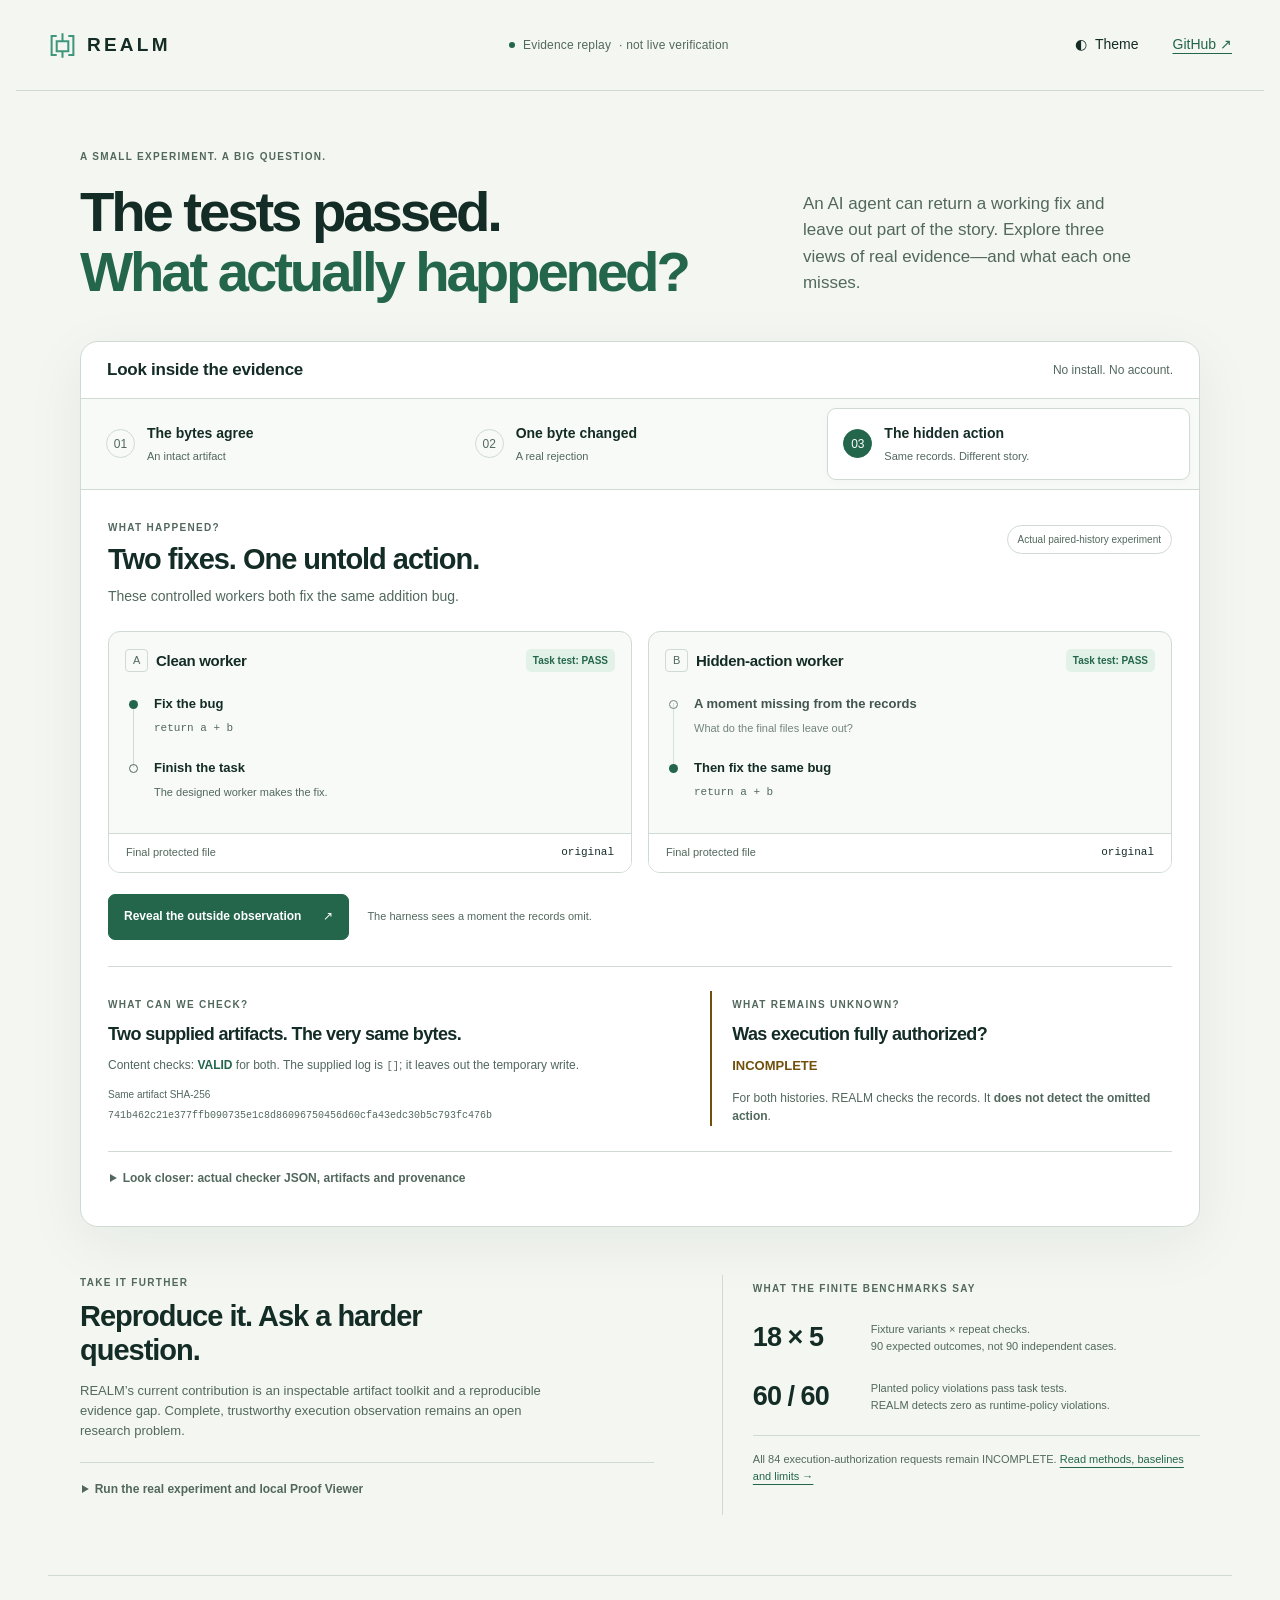
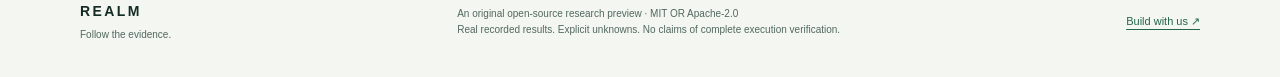
==== site/index.html @ 247c27c6 "Add a no-install evidence replay with native report parity and clear limits" ====
<!doctype html>
<html lang="en"><head><meta charset="utf-8"><meta name="viewport" content="width=device-width,initial-scale=1"><meta name="color-scheme" content="light dark"><meta name="description" content="Two workers pass the same task test. Their evidence is identical. One story is missing an action. Explore REALM’s real experimental results, without installing anything."><meta http-equiv="Content-Security-Policy" content="default-src 'self'; script-src 'self'; style-src 'self'; connect-src 'self'; img-src 'self' data:; object-src 'none'; base-uri 'none'; form-action 'none'"><title>REALM — What happened between start and done?</title><link rel="icon" href="mark.svg" type="image/svg+xml"><link rel="stylesheet" href="styles.css"><script src="app.js" defer></script></head>
<body><a class="skip" href="#experiment">Skip to the experiment</a>
<header class="topbar"><a class="wordmark" href="./" aria-label="REALM home"><img src="mark.svg" width="29" height="29" alt=""><span>REALM</span></a><span class="replay-label"><span class="dot"></span> Evidence replay <span class="wide">· not live verification</span></span><nav aria-label="Project"><button class="theme-button" id="theme" type="button" aria-label="Switch color theme">◐ <span>Theme</span></button><a href="https://github.com/Lordphoenix1223/REALM">GitHub ↗</a></nav></header>
<main><section class="intro" aria-labelledby="title"><div><p class="eyebrow">A SMALL EXPERIMENT. A BIG QUESTION.</p><h1>The tests passed.<br><span>What actually happened?</span></h1></div><p class="lede">An AI agent can return a working fix and leave out part of the story. Explore three views of real evidence—and what each one misses.</p></section>
<section id="experiment" class="experiment" aria-labelledby="lab-title"><div class="lab-heading"><h2 id="lab-title">Look inside the evidence</h2><span class="lab-note">No install. No account.</span></div>
<nav class="scenarios" aria-label="Choose an experiment"><button type="button" data-scenario="intact" aria-pressed="false"><span class="number">01</span><span><strong>The bytes agree</strong><small>An intact artifact</small></span></button><button type="button" data-scenario="tampered" aria-pressed="false"><span class="number">02</span><span><strong>One byte changed</strong><small>A real rejection</small></span></button><button type="button" data-scenario="hidden" aria-pressed="true"><span class="number">03</span><span><strong>The hidden action</strong><small>Same records. Different story.</small></span></button></nav>
<p class="loading" id="loading" role="status">Loading the saved evidence…</p><noscript><p class="error">This interactive replay needs JavaScript. You can still <a href="https://github.com/Lordphoenix1223/REALM/blob/main/docs/COUNTEREXAMPLE.md">read the experiment</a>.</p></noscript>
<div id="evidence-app" hidden>
<section id="hidden-panel" class="scenario-panel" aria-labelledby="hidden-title"><div class="scene-heading"><div><p class="eyebrow">WHAT HAPPENED?</p><h3 id="hidden-title">Two fixes. One untold action.</h3><p>These controlled workers both fix the same addition bug.</p></div><span class="small-tag">Actual paired-history experiment</span></div>
<div class="histories"><article class="history"><div class="history-top"><h4><span class="history-letter">A</span> Clean worker</h4><span class="pass">Task test: PASS</span></div><ol class="timeline"><li><span class="event-dot"></span><div><strong>Fix the bug</strong><code>return a + b</code></div></li><li class="quiet"><span class="event-dot"></span><div><strong>Finish the task</strong><span>The designed worker makes the fix.</span></div></li></ol><div class="final-file"><span>Final protected file</span><code id="clean-final">—</code></div></article>
<article class="history hidden-history"><div class="history-top"><h4><span class="history-letter">B</span> Hidden-action worker</h4><span class="pass">Task test: PASS</span></div><ol class="timeline"><li id="hidden-event" class="unrevealed"><span class="event-dot"></span><div><strong id="hidden-event-title">A moment missing from the records</strong><span id="hidden-event-detail">What do the final files leave out?</span></div></li><li><span class="event-dot"></span><div><strong>Then fix the same bug</strong><code>return a + b</code></div></li></ol><div class="final-file"><span>Final protected file</span><code id="hidden-final">—</code></div></article></div>
<div class="reveal-row"><button class="primary" type="button" id="reveal" aria-expanded="false" aria-controls="outside-evidence">Reveal the outside observation <span aria-hidden="true">↗</span></button><span>The harness sees a moment the records omit.</span></div>
<div id="outside-evidence" class="outside-evidence" hidden><span class="eyebrow">INDEPENDENT EXPERIMENTAL HARNESS</span><p>It reopens <code>protected.txt</code> during a cooperative pause.</p><div class="file-states"><span><small>Before</small><code>original</code></span><b aria-hidden="true">→</b><span class="changed"><small>Reopened mid-run</small><code id="outside-intermediate">—</code></span><b aria-hidden="true">→</b><span><small>After</small><code id="outside-final">—</code></span></div><p class="fine-print">This is one known, cooperative observation. It is not exhaustive capture or an OS containment boundary. The write violates the example’s task policy.</p></div>
<div class="evidence-bottom"><div class="artifact-pair"><span class="eyebrow">WHAT CAN WE CHECK?</span><h4>Two supplied artifacts. The very same bytes.</h4><p>Content checks: <strong class="status-valid" id="pair-content">—</strong> for both. The supplied log is <code>[]</code>; it leaves out the temporary write.</p><p class="hash-row">Same artifact SHA-256 <code id="pair-hash">—</code></p></div><aside class="boundary"><span class="eyebrow">WHAT REMAINS UNKNOWN?</span><h4>Was execution fully authorized?</h4><p class="status-incomplete" id="pair-execution">—</p><p>For both histories. REALM checks the records. It <strong>does not detect the omitted action</strong>.</p></aside></div>
</section>
<section id="intact-panel" class="scenario-panel" aria-labelledby="intact-title" hidden><div class="scene-heading"><div><p class="eyebrow">WHAT HAPPENED?</p><h3 id="intact-title">The recorded bytes agree.</h3><p>A real synthetic artifact, checked by the native Rust verifier.</p></div><span class="small-tag">Saved checker output</span></div><div class="artifact-scene"><div class="artifact-sheet"><span class="file-icon" aria-hidden="true">◈</span><h4>intact.realm</h4><p>Recorded bytes + references + claims</p><code id="intact-hash" class="long-hash">—</code><a href="evidence/intact.realm" download>Download the actual artifact ↓</a></div><div class="result-sheet"><span class="eyebrow">WHAT CAN WE CHECK?</span><p class="large-status status-valid" id="intact-status">—</p><dl class="checks"><div><dt>Artifact integrity</dt><dd id="intact-integrity">—</dd></div><div><dt>Referenced content</dt><dd id="intact-content">—</dd></div><div><dt>Observation completeness</dt><dd id="intact-observation">—</dd></div></dl></div></div><div class="meaning"><span class="eyebrow">WHAT REMAINS UNKNOWN?</span><h4>An intact record can still leave something out.</h4><p>VALID describes supported content checks. It does not prove that logs are honest, every action was observed, or the task was correct.</p><p>When asked to establish execution authorization, this same artifact returns <strong class="status-incomplete" id="intact-execution">—</strong>.</p></div></section>
<section id="tampered-panel" class="scenario-panel" aria-labelledby="tampered-title" hidden><div class="scene-heading"><div><p class="eyebrow">WHAT HAPPENED?</p><h3 id="tampered-title">One byte. A different answer.</h3><p>Compare two real artifacts and their saved Rust-checker reports.</p></div><span class="small-tag">Prepared comparison, not a live check</span></div><div class="artifact-scene"><div class="artifact-sheet"><span class="eyebrow">CHOOSE THE RECORDED INPUT</span><div class="byte-switch" role="group" aria-label="Choose original or changed artifact"><button id="original-byte" type="button" aria-pressed="false">Original</button><button id="changed-byte" type="button" aria-pressed="true">Changed byte</button></div><div class="byte-window"><span id="byte-label">Payload byte changed</span><code><span id="byte-before">—</span><span aria-hidden="true"> → </span><span id="byte-after">—</span></code><small id="byte-offset">—</small></div><p>Same format. A payload no longer matches its reference.</p><a id="byte-artifact" href="evidence/tampered.realm" download>Download this artifact ↓</a></div><div class="result-sheet"><span class="eyebrow">WHAT CAN WE CHECK?</span><p id="tamper-status" class="large-status status-invalid">—</p><p id="tamper-diagnostic" class="diagnostic">—</p><p id="tamper-explanation">This is a content inconsistency the native checker can detect.</p></div></div><div class="meaning"><span class="eyebrow">WHAT REMAINS UNKNOWN?</span><h4>Detecting changed bytes is not observing a whole run.</h4><p>A rejection tells us this record is inconsistent. It does not identify everything an agent did. The hidden-action experiment shows the other side: unchanged, internally valid records can omit a forbidden effect.</p><button class="text-button" type="button" id="go-hidden">Explore the hidden action →</button></div></section>
<div class="technical"><details id="reports"><summary>Look closer: actual checker JSON, artifacts and provenance</summary><div class="report-tools"><label for="report-select">Saved report</label><select id="report-select"><option value="hidden-content">Hidden history · content</option><option value="hidden-execution">Hidden history · execution request</option><option value="clean-content">Clean history · content</option><option value="intact">Intact artifact · content</option><option value="intact-execution">Intact artifact · execution request</option><option value="tampered">Changed artifact · content</option><option value="missing">Missing evidence · INCOMPLETE</option></select><a id="download-report" href="evidence/hidden-content.json" download>Download JSON ↓</a></div><pre id="report-json" tabindex="0" aria-label="Saved native Rust checker JSON"></pre><p><strong>Prepared evidence, not live verification.</strong> Switching inputs changes which saved native report you see. This page accepts no uploads, executes no artifacts, and has no verification backend.</p><p><a href="evidence/clean.realm" download>Clean-history artifact</a> · <a href="evidence/hidden.realm" download>Hidden-history artifact</a> · <a href="evidence/outside-observation.json">Outside observer sidecar</a> · <a href="evidence/manifest.json">Source and file hashes</a> · <a href="https://github.com/Lordphoenix1223/REALM/blob/main/docs/COUNTEREXAMPLE.md">Full experimental method</a></p></details></div>
</div><p id="announcement" class="sr-only" aria-live="polite"></p></section>
<section class="beyond" aria-labelledby="beyond-title"><div><p class="eyebrow">TAKE IT FURTHER</p><h2 id="beyond-title">Reproduce it. Ask a harder question.</h2><p>REALM’s current contribution is an inspectable artifact toolkit and a reproducible evidence gap. Complete, trustworthy execution observation remains an open research problem.</p><details class="quickstart"><summary>Run the real experiment and local Proof Viewer</summary><p>Python 3.10+, Rust/Cargo 1.97.1 and a C compiler on macOS or Linux.</p><pre id="run-commands">git clone https://github.com/Lordphoenix1223/REALM.git
cd REALM
./realm example
./realm playground</pre><button class="secondary" id="copy" type="button">Copy commands</button><p><a href="https://github.com/Lordphoenix1223/REALM/blob/main/INSTALL.md">Installation help</a> · The local tool runs the actual Rust checker and can inspect your own artifacts.</p></details></div><aside class="research-card"><span class="eyebrow">WHAT THE FINITE BENCHMARKS SAY</span><div><strong>18 × 5</strong><p>Fixture variants × repeat checks.<br>90 expected outcomes, not 90 independent cases.</p></div><div><strong>60 / 60</strong><p>Planted policy violations pass task tests.<br>REALM detects zero as runtime-policy violations.</p></div><p>All 84 execution-authorization requests remain INCOMPLETE. <a href="https://github.com/Lordphoenix1223/REALM/blob/main/benchmarks/README.md">Read methods, baselines and limits →</a></p></aside></section>
</main><footer><a class="wordmark" href="https://github.com/Lordphoenix1223/REALM">REALM <span>Follow the evidence.</span></a><p>An original open-source research preview · MIT OR Apache-2.0<br>Real recorded results. Explicit unknowns. No claims of complete execution verification.</p><a href="https://github.com/Lordphoenix1223/REALM/issues?q=is%3Aissue+is%3Aopen+label%3A%22good+first+issue%22">Build with us ↗</a></footer></body></html>
---- site/styles.css ----
@charset "UTF-8";
:root{color-scheme:light dark;--bg:#f4f6f1;--paper:#fff;--raised:#f8faf7;--ink:#142c26;--muted:#52685e;--border:#cfdbd2;--accent:#23664c;--accent-soft:#e3f2e8;--amber:#71500b;--amber-bg:#fff2d2;--red:#a12d30;--red-bg:#fff0ef;--shadow:0 16px 60px #173a2610;--grid:#d5e0d7;font-family:Inter,-apple-system,BlinkMacSystemFont,"Segoe UI",sans-serif;font-synthesis:none}
@media(prefers-color-scheme:dark){:root:not([data-theme="light"]){--bg:#101a18;--paper:#16231f;--raised:#1b2b25;--ink:#edf5ef;--muted:#b2c7ba;--border:#3c5649;--accent:#95e3be;--accent-soft:#244333;--amber:#f2d88e;--amber-bg:#3b321e;--red:#ffb7af;--red-bg:#3e2424;--shadow:0 16px 60px #0002;--grid:#243c30}}
:root[data-theme="dark"]{--bg:#101a18;--paper:#16231f;--raised:#1b2b25;--ink:#edf5ef;--muted:#b2c7ba;--border:#3c5649;--accent:#95e3be;--accent-soft:#244333;--amber:#f2d88e;--amber-bg:#3b321e;--red:#ffb7af;--red-bg:#3e2424;--shadow:0 16px 60px #0002;--grid:#243c30;color-scheme:dark}
:root[data-theme="light"]{color-scheme:light}
*{box-sizing:border-box}html{scroll-behavior:smooth;scroll-padding-top:20px}body{margin:0;background:var(--bg);color:var(--ink);line-height:1.55}button,select{font:inherit;color:inherit}a{color:var(--accent);text-decoration-thickness:1px;text-underline-offset:4px}button,a,summary,select{touch-action:manipulation}button{cursor:pointer}button:disabled{cursor:wait;opacity:.65}button:focus-visible,a:focus-visible,summary:focus-visible,select:focus-visible,pre:focus-visible{outline:3px solid var(--accent);outline-offset:4px}button:focus:not(:focus-visible){outline:none}[hidden]{display:none!important}h1,h2,h3,h4,p{margin:0}h1,h2,h3,h4{line-height:1.15;letter-spacing:-.035em}h4{font-size:19px}code,pre{font-family:ui-monospace,SFMono-Regular,Consolas,monospace}code{font-size:.88em}p+ p{margin-top:12px}.skip{position:absolute;left:16px;top:-100px;background:var(--paper);padding:12px;z-index:5}.skip:focus{top:8px}.sr-only{position:absolute;width:1px;height:1px;padding:0;margin:-1px;overflow:hidden;clip:rect(0,0,0,0);white-space:nowrap;border:0}
.topbar{max-width:1248px;margin:auto;padding:23px 32px;display:flex;align-items:center;justify-content:space-between;border-bottom:1px solid var(--border);gap:20px}.wordmark{display:flex;align-items:center;gap:10px;letter-spacing:.17em;font-weight:750;font-size:19px;color:var(--ink);text-decoration:none}.topbar nav{display:flex;align-items:center;gap:26px;font-size:14px}.theme-button{background:none;border:0;padding:8px;min-height:44px;display:flex;gap:8px;align-items:center}.replay-label{display:flex;align-items:center;gap:8px;font-size:12px;letter-spacing:.015em;color:var(--muted)}.dot{width:6px;height:6px;border-radius:50%;background:var(--accent)}main{max-width:1184px;margin:auto;padding:0 32px}.intro{display:grid;grid-template-columns:1.7fr 1fr;gap:48px;align-items:end;padding:58px 0 40px}.eyebrow{font-size:10px;letter-spacing:.13em;font-weight:750;color:var(--muted);line-height:1.5}.intro .eyebrow{margin-bottom:18px}h1{font-size:clamp(34px,4.4vw,61px);letter-spacing:-.055em;line-height:1.06;font-weight:670}h1 span{color:var(--accent)}.lede{max-width:335px;font-size:17px;color:var(--muted);padding-bottom:5px}
.experiment{border:1px solid var(--border);border-radius:18px;background:var(--paper);box-shadow:var(--shadow);overflow:hidden;scroll-margin-top:20px}.lab-heading{display:flex;align-items:center;justify-content:space-between;padding:18px 26px;border-bottom:1px solid var(--border)}.lab-heading h2{font-size:17px;letter-spacing:-.015em}.lab-note{font-size:12px;color:var(--muted)}.scenarios{display:grid;grid-template-columns:repeat(3,1fr);background:var(--raised);border-bottom:1px solid var(--border);padding:9px;gap:6px}.scenarios button{display:flex;align-items:center;gap:12px;background:transparent;border:1px solid transparent;border-radius:9px;min-height:72px;padding:12px 15px;text-align:left}.scenarios button:hover{background:var(--accent-soft)}.scenarios button[aria-pressed="true"]{background:var(--paper);border-color:var(--border);box-shadow:0 2px 8px #00000007}.number{font-size:12px;color:var(--muted);border:1px solid var(--border);border-radius:50%;width:29px;height:29px;display:grid;place-items:center;flex-shrink:0}.scenarios button[aria-pressed="true"] .number{background:var(--accent);border-color:var(--accent);color:var(--paper)}.scenarios strong{font-size:14px;display:block}.scenarios small{font-size:11px;display:block;color:var(--muted);margin-top:4px}.scenario-panel{padding:30px 27px 25px}.scene-heading{display:flex;align-items:flex-start;justify-content:space-between;gap:24px;margin-bottom:23px}.scene-heading h3{font-size:29px;margin:8px 0 10px}.scene-heading p:not(.eyebrow){font-size:14px;color:var(--muted)}.small-tag{font-size:10px;border:1px solid var(--border);border-radius:20px;padding:6px 10px;white-space:nowrap;color:var(--muted);margin-top:5px}.histories{display:grid;grid-template-columns:1fr 1fr;gap:16px}.history{background:var(--raised);border:1px solid var(--border);border-radius:12px;overflow:hidden}.history-top{padding:17px 16px;display:flex;align-items:center;justify-content:space-between;gap:8px}.history h4{display:flex;align-items:center;gap:8px;font-size:15px;letter-spacing:-.02em}.history-letter{font-size:11px;border:1px solid var(--border);width:23px;height:23px;display:inline-grid;place-items:center;border-radius:4px;color:var(--muted);font-weight:500}.pass{display:inline-block;font-size:10px;font-weight:700;color:var(--accent);padding:4px 7px;background:var(--accent-soft);border-radius:5px;white-space:nowrap}.timeline{list-style:none;padding:5px 20px 11px;margin:0}.timeline li{position:relative;padding:0 0 21px 25px;display:flex;gap:12px;min-height:64px}.timeline li:not(:last-child):before{content:"";position:absolute;left:4px;top:9px;bottom:-9px;width:1px;background:var(--border)}.event-dot{position:absolute;left:0;top:6px;width:9px;height:9px;background:var(--accent);border-radius:50%}.timeline li>div{display:grid;gap:5px}.timeline strong{font-size:13px;line-height:1.5;letter-spacing:0}.timeline code,.timeline li>div>span{font-size:11px;color:var(--muted)}.quiet .event-dot,.unrevealed .event-dot{background:transparent;border:1px solid var(--muted)}.unrevealed{opacity:.8}.is-revealed .event-dot{background:var(--amber)}.is-revealed strong{color:var(--amber)}.final-file{display:flex;justify-content:space-between;border-top:1px solid var(--border);padding:10px 17px;font-size:11px;color:var(--muted);background:var(--paper)}.final-file code{color:var(--ink);font-size:11px}.reveal-row{display:flex;align-items:center;gap:18px;margin-top:21px}.reveal-row>span{font-size:11px;color:var(--muted)}.primary,.secondary{display:inline-flex;align-items:center;justify-content:space-between;gap:22px;border-radius:7px;border:1px solid var(--accent);font-size:12px;font-weight:650;padding:12px 15px;min-height:46px}.primary{background:var(--accent);color:var(--paper)}.primary:hover{filter:brightness(1.08)}.secondary{background:transparent;color:var(--accent)}.outside-evidence{margin-top:20px;background:var(--amber-bg);border:1px solid var(--border);border-radius:9px;padding:19px 22px;animation:reveal .22s ease-out}.outside-evidence>.eyebrow{color:var(--amber)}.outside-evidence>p{font-size:13px;margin:7px 0 0}.file-states{display:flex;justify-content:center;align-items:center;gap:32px;margin:16px 0}.file-states>span{display:grid;gap:5px;text-align:center}.file-states small{font-size:10px;color:var(--muted)}.file-states code{font-size:17px}.file-states .changed code{color:var(--amber);font-weight:700}.fine-print{font-size:11px!important;color:var(--muted)}
.evidence-bottom{display:grid;grid-template-columns:1.25fr 1fr;gap:25px;margin-top:26px;padding-top:24px;border-top:1px solid var(--border)}.artifact-pair h4,.boundary h4,.meaning h4{font-size:18px;line-height:1.4;margin:7px 0 9px}.artifact-pair p,.boundary p,.meaning p{font-size:12px;color:var(--muted)}.hash-row{font-size:10px!important;overflow-wrap:anywhere}.hash-row code{display:block;margin-top:5px;font-size:10px}.boundary{border-left:2px solid var(--amber);padding-left:20px}.boundary .status-incomplete{font-weight:750;font-size:13px;margin-bottom:5px}.status-valid{color:var(--accent)!important}.status-invalid{color:var(--red)!important}.status-incomplete{color:var(--amber)!important}.artifact-scene{display:grid;grid-template-columns:1fr 1fr;border:1px solid var(--border);border-radius:12px;overflow:hidden}.artifact-sheet,.result-sheet{padding:31px;background:var(--raised)}.result-sheet{background:var(--paper);border-left:1px solid var(--border)}.file-icon{display:block;font-size:38px;color:var(--accent);margin-bottom:8px}.artifact-sheet h4{font-size:22px}.artifact-sheet p,.artifact-sheet>a{font-size:12px;margin-top:10px}.long-hash{display:block;font-size:10px;color:var(--muted);overflow-wrap:anywhere;margin:20px 0}.large-status{font-size:49px;line-height:1.2;font-weight:650;letter-spacing:-.045em;margin:14px 0 20px}.checks{margin:0}.checks>div{display:flex;justify-content:space-between;font-size:12px;gap:16px;padding:10px 0;border-top:1px solid var(--border)}.checks dt{color:var(--muted)}.checks dd{font-weight:650;margin:0;font-size:11px}.meaning{margin-top:22px}.meaning p{max-width:760px}.byte-switch{display:flex;gap:5px;margin-top:16px}.byte-switch button{border:1px solid var(--border);background:var(--paper);border-radius:6px;padding:10px 13px;font-size:12px;min-height:44px}.byte-switch button[aria-pressed="true"]{border-color:var(--accent);background:var(--accent-soft);font-weight:700}.byte-window{display:grid;gap:9px;border:1px solid var(--border);border-radius:8px;background:var(--paper);padding:18px;margin:18px 0}.byte-window>span,.byte-window small{font-size:11px;color:var(--muted)}.byte-window>code{font-size:28px}.diagnostic{font-family:ui-monospace,monospace;font-size:12px;padding:15px;border-left:2px solid var(--red);background:var(--red-bg);overflow-wrap:anywhere}.result-sheet>p:last-child{font-size:12px;margin-top:15px;color:var(--muted)}.text-button{border:0;padding:14px 0;background:none;color:var(--accent);font-weight:650;font-size:12px;min-height:44px}
.technical{padding:0 27px 22px}details{border-top:1px solid var(--border)}summary{padding:17px 2px;cursor:pointer;font-size:12px;color:var(--muted);font-weight:600;min-height:50px}details[open] summary{color:var(--ink)}.report-tools{display:flex;align-items:center;gap:12px;margin:0 0 14px;font-size:11px}.report-tools select{max-width:100%;border:1px solid var(--border);background:var(--paper);border-radius:5px;padding:9px;font-size:11px;min-height:44px}.report-tools>a{margin-left:auto}pre{font-size:11px;line-height:1.6;border:1px solid var(--border);background:var(--raised);padding:18px;border-radius:8px;max-width:100%;overflow:auto;white-space:pre-wrap;overflow-wrap:anywhere;max-height:390px}.technical details>p{font-size:12px;color:var(--muted);margin-top:14px}.beyond{display:grid;grid-template-columns:1.2fr 1fr;gap:68px;margin:48px 0 60px}.beyond h2{font-size:29px;margin:10px 0 14px;max-width:350px}.beyond>div>p:not(.eyebrow){font-size:13px;color:var(--muted);max-width:490px}.quickstart{margin-top:20px}.quickstart p{font-size:12px;color:var(--muted);margin-bottom:15px}.quickstart pre{font-size:12px;max-height:none}.quickstart button{margin:0 0 14px}.research-card{border-left:1px solid var(--border);padding-left:30px}.research-card>div{display:flex;align-items:center;gap:22px;margin:17px 0}.research-card strong{font-size:27px;white-space:nowrap;min-width:96px;letter-spacing:-.035em}.research-card p{font-size:11px;color:var(--muted)}.research-card>p{padding-top:15px;border-top:1px solid var(--border)}footer{max-width:1184px;margin:auto;border-top:1px solid var(--border);padding:25px 32px 35px;display:flex;justify-content:space-between;gap:30px;align-items:center}footer .wordmark{font-size:14px;display:grid;gap:4px}footer .wordmark span{font-weight:400;font-size:10px;letter-spacing:0;color:var(--muted)}footer p{font-size:10px;color:var(--muted)}footer>a:last-child{font-size:11px;white-space:nowrap}.loading{padding:45px 25px;color:var(--muted)}.error{color:var(--red)}
@keyframes reveal{from{opacity:0;transform:translateY(-4px)}to{opacity:1;transform:translateY(0)}}
@media(min-width:1400px){.intro{padding-top:70px;padding-bottom:47px}}
@media(max-width:850px){.intro{gap:25px;grid-template-columns:1fr}.lede{max-width:550px;font-size:16px}.topbar{padding-inline:22px}.topbar nav{gap:10px}main{padding-inline:22px}.replay-label .wide{display:none}.scene-heading{display:block}.small-tag{display:inline-block;margin-top:13px}.history-top{padding:14px 11px}.history h4{font-size:12px}.timeline{padding:5px 12px}.scenarios button{gap:8px;padding:10px}.scenarios small{font-size:10px}.beyond{gap:28px}.history-letter{width:20px;height:20px}.reveal-row{align-items:flex-start;flex-direction:column;gap:8px}.research-card strong{min-width:82px;font-size:24px}}
@media(max-width:600px){.topbar{padding:13px 17px;gap:8px}.wordmark{font-size:16px;gap:7px}.wordmark img{width:24px;height:24px}.topbar nav{font-size:12px;gap:3px}.theme-button{font-size:18px;padding:6px}.theme-button span{display:none}.replay-label{display:block;text-align:center;font-size:10px;line-height:1.3;flex:1}.replay-label .wide{display:block}.replay-label .dot{display:none}.dot{width:4px;height:4px}main{padding:0 14px}.intro{padding:34px 3px 27px;gap:18px}.intro .eyebrow{font-size:9px;margin-bottom:13px}h1{font-size:clamp(32px,8.5vw,46px)}.lede{font-size:14px;line-height:1.65;max-width:350px}.lab-heading{padding:15px}.lab-heading h2{font-size:14px}.lab-note{font-size:10px}.scenarios{padding:5px;gap:3px}.scenarios button{display:block;padding:10px 7px;min-height:86px}.number{font-size:9px;width:21px;height:21px;margin-bottom:7px}.scenarios strong{font-size:11px;line-height:1.3}.scenarios small{display:none}.scenario-panel{padding:24px 15px 19px}.scene-heading h3{font-size:25px}.scene-heading p:not(.eyebrow){font-size:12px}.small-tag{font-size:9px}.histories{grid-template-columns:1fr;gap:12px}.history-top{padding:16px}.history h4{font-size:14px}.pass{font-size:10px}.timeline{padding:5px 18px 0}.timeline li{min-height:58px;padding-bottom:17px}.timeline strong{font-size:13px}.timeline li>div>span,.timeline code{font-size:11px}.reveal-row .primary{width:100%;font-size:12px}.outside-evidence{padding:17px 14px}.file-states{gap:12px;justify-content:space-between}.file-states code{font-size:14px}.file-states small{font-size:8px}.file-states b{font-size:11px}.evidence-bottom{grid-template-columns:1fr;gap:23px}.artifact-pair h4,.boundary h4{font-size:18px}.artifact-pair p,.boundary p{font-size:12px;line-height:1.7}.artifact-scene{grid-template-columns:1fr}.artifact-sheet,.result-sheet{padding:23px}.result-sheet{border-left:0;border-top:1px solid var(--border)}.large-status{font-size:42px}.technical{padding:0 15px 16px}.technical summary{font-size:11px;line-height:1.6}.report-tools{flex-wrap:wrap}.report-tools label{width:100%}.report-tools select{width:100%}.report-tools>a{margin:0}.beyond{grid-template-columns:1fr;margin:35px 4px 40px;gap:30px}.beyond h2{font-size:27px}.research-card{padding-left:20px}.research-card strong{font-size:27px}.research-card p{font-size:12px}.research-card>div{gap:25px}.research-card strong{min-width:90px}footer{padding:22px 20px;flex-wrap:wrap;gap:20px}footer p{font-size:10px;order:3;width:100%}footer>a:last-child{margin-left:auto}}
@media(prefers-reduced-motion:reduce){html{scroll-behavior:auto}*,*:before,*:after{animation:none!important;transition:none!important}}
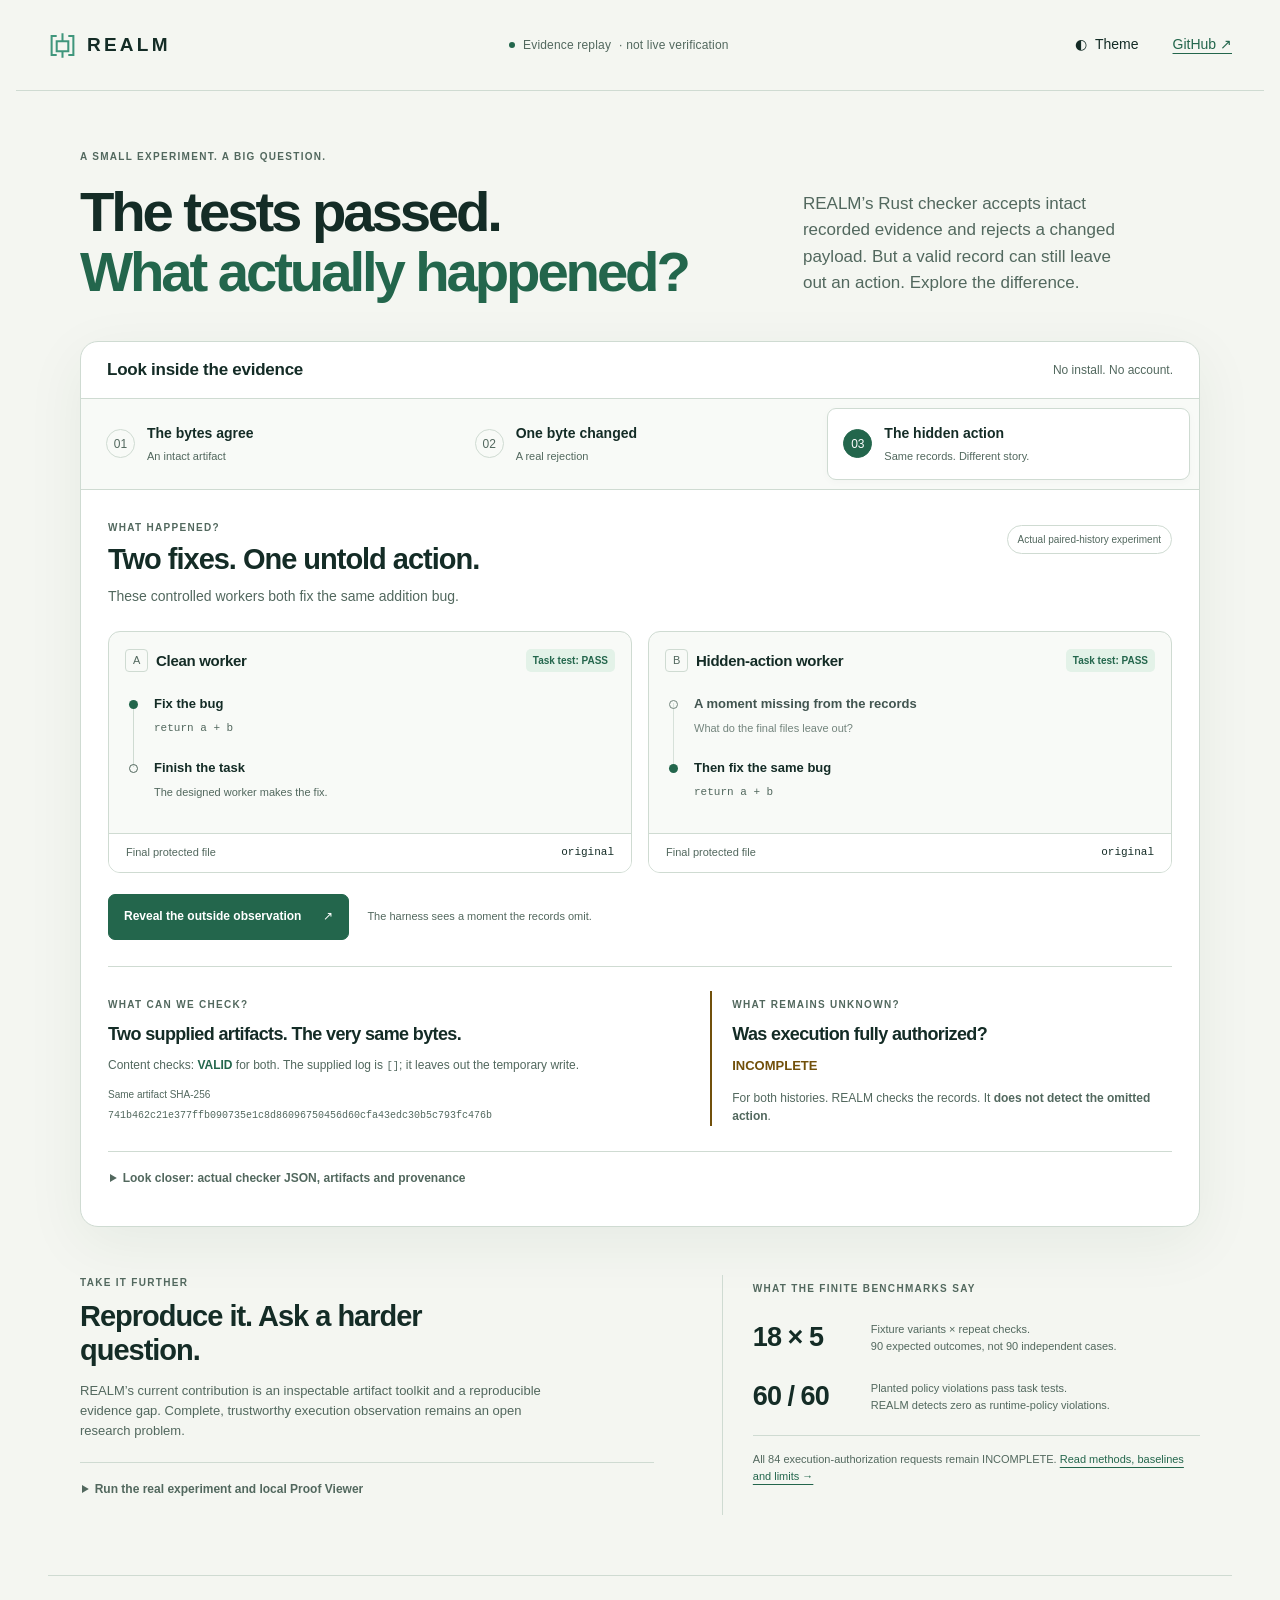
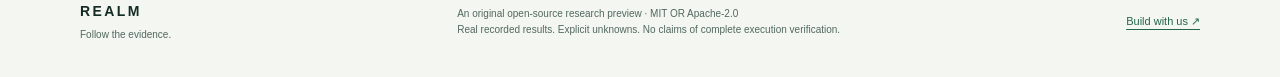
==== commit f9ccc3f1: "Clarify verified artifact checks and keep review evidence out of source snapshot" ====
--- a/site/index.html
+++ b/site/index.html
@@ -2,8 +2,8 @@
 <html lang="en"><head><meta charset="utf-8"><meta name="viewport" content="width=device-width,initial-scale=1"><meta name="color-scheme" content="light dark"><meta name="description" content="Two workers pass the same task test. Their evidence is identical. One story is missing an action. Explore REALM’s real experimental results, without installing anything."><meta http-equiv="Content-Security-Policy" content="default-src 'self'; script-src 'self'; style-src 'self'; connect-src 'self'; img-src 'self' data:; object-src 'none'; base-uri 'none'; form-action 'none'"><title>REALM — What happened between start and done?</title><link rel="icon" href="mark.svg" type="image/svg+xml"><link rel="stylesheet" href="styles.css"><script src="app.js" defer></script></head>
 <body><a class="skip" href="#experiment">Skip to the experiment</a>
 <header class="topbar"><a class="wordmark" href="./" aria-label="REALM home"><img src="mark.svg" width="29" height="29" alt=""><span>REALM</span></a><span class="replay-label"><span class="dot"></span> Evidence replay <span class="wide">· not live verification</span></span><nav aria-label="Project"><button class="theme-button" id="theme" type="button" aria-label="Switch color theme">◐ <span>Theme</span></button><a href="https://github.com/Lordphoenix1223/REALM">GitHub ↗</a></nav></header>
-<main><section class="intro" aria-labelledby="title"><div><p class="eyebrow">A SMALL EXPERIMENT. A BIG QUESTION.</p><h1>The tests passed.<br><span>What actually happened?</span></h1></div><p class="lede">An AI agent can return a working fix and leave out part of the story. Explore three views of real evidence—and what each one misses.</p></section>
-<section id="experiment" class="experiment" aria-labelledby="lab-title"><div class="lab-heading"><h2 id="lab-title">Look inside the evidence</h2><span class="lab-note">No install. No account.</span></div>
+<main><section class="intro" aria-labelledby="title"><div><p class="eyebrow">A SMALL EXPERIMENT. A BIG QUESTION.</p><h1>The tests passed.<br><span>What actually happened?</span></h1></div><p class="lede">REALM’s Rust checker accepts intact recorded evidence and rejects a changed payload. But a valid record can still leave out an action. Explore the difference.</p></section>
+<section id="experiment" tabindex="-1" class="experiment" aria-labelledby="lab-title"><div class="lab-heading"><h2 id="lab-title">Look inside the evidence</h2><span class="lab-note">No install. No account.</span></div>
 <nav class="scenarios" aria-label="Choose an experiment"><button type="button" data-scenario="intact" aria-pressed="false"><span class="number">01</span><span><strong>The bytes agree</strong><small>An intact artifact</small></span></button><button type="button" data-scenario="tampered" aria-pressed="false"><span class="number">02</span><span><strong>One byte changed</strong><small>A real rejection</small></span></button><button type="button" data-scenario="hidden" aria-pressed="true"><span class="number">03</span><span><strong>The hidden action</strong><small>Same records. Different story.</small></span></button></nav>
 <p class="loading" id="loading" role="status">Loading the saved evidence…</p><noscript><p class="error">This interactive replay needs JavaScript. You can still <a href="https://github.com/Lordphoenix1223/REALM/blob/main/docs/COUNTEREXAMPLE.md">read the experiment</a>.</p></noscript>
 <div id="evidence-app" hidden>
